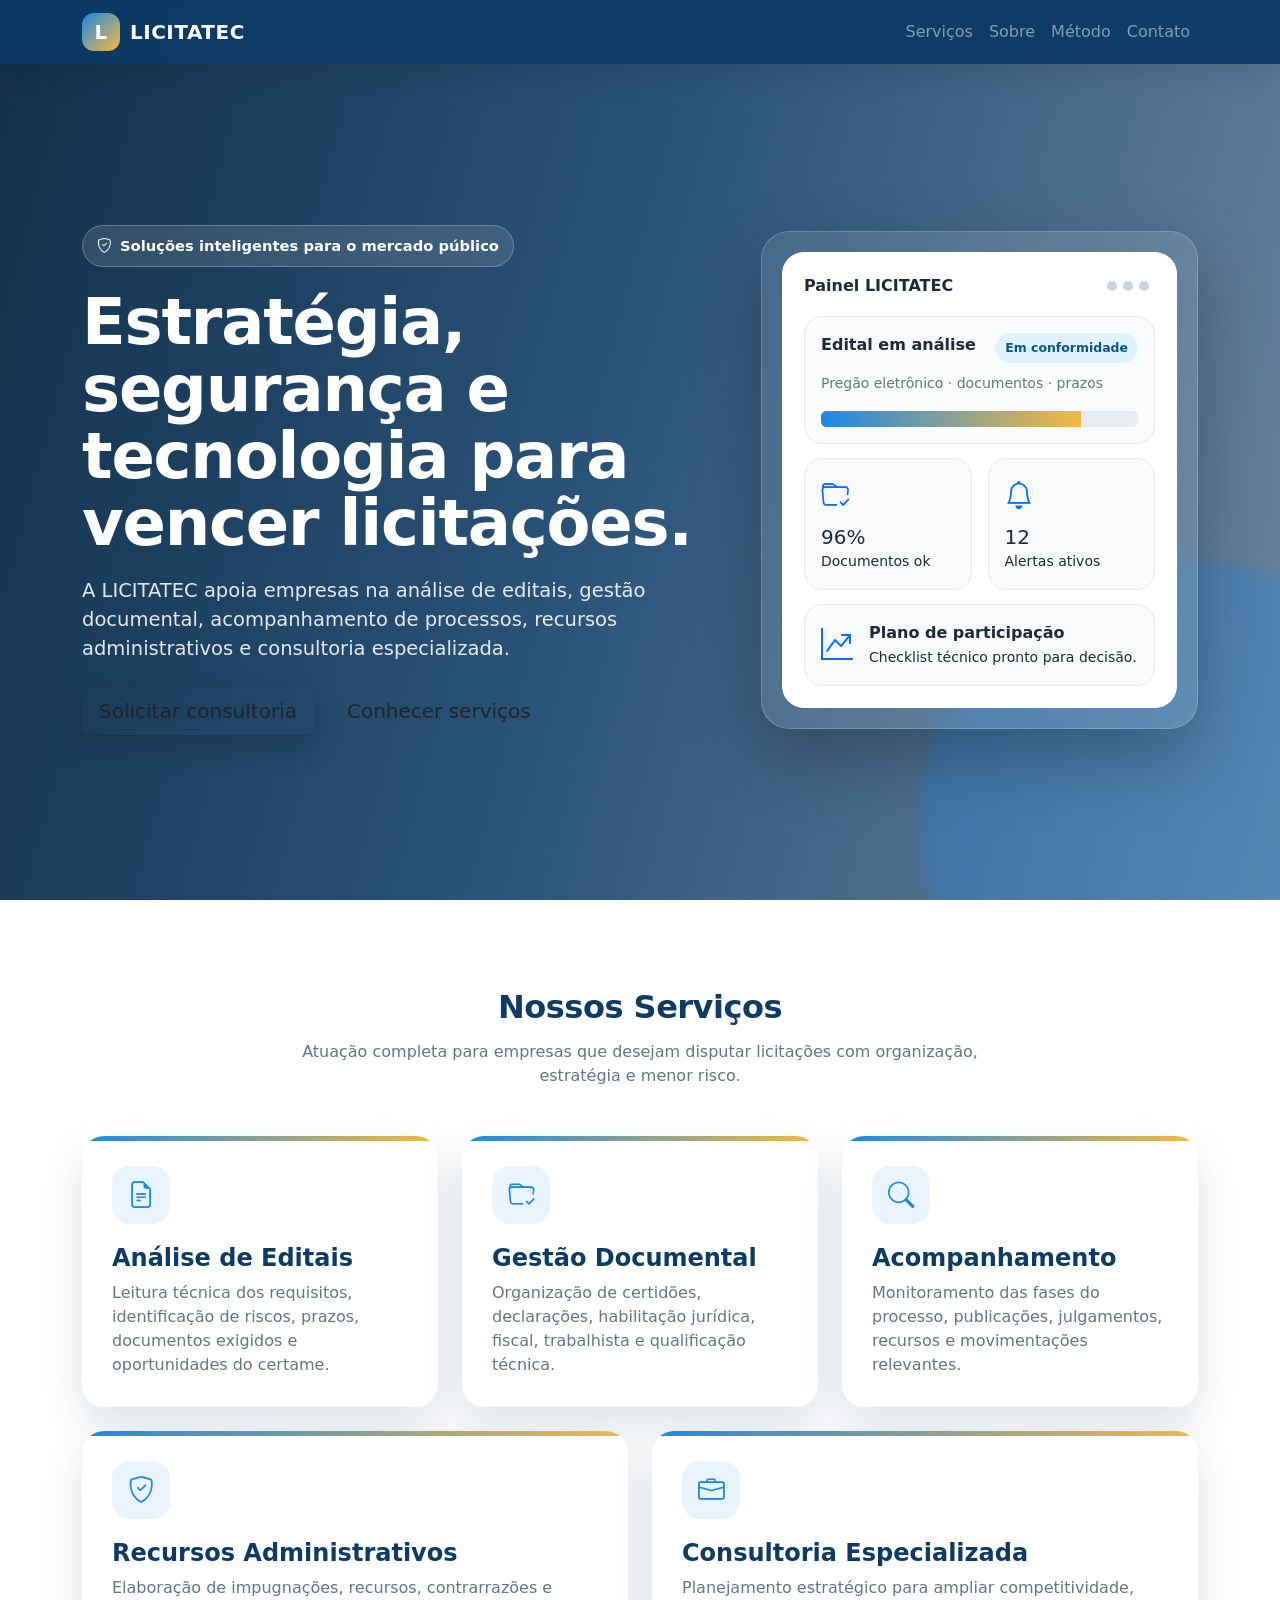
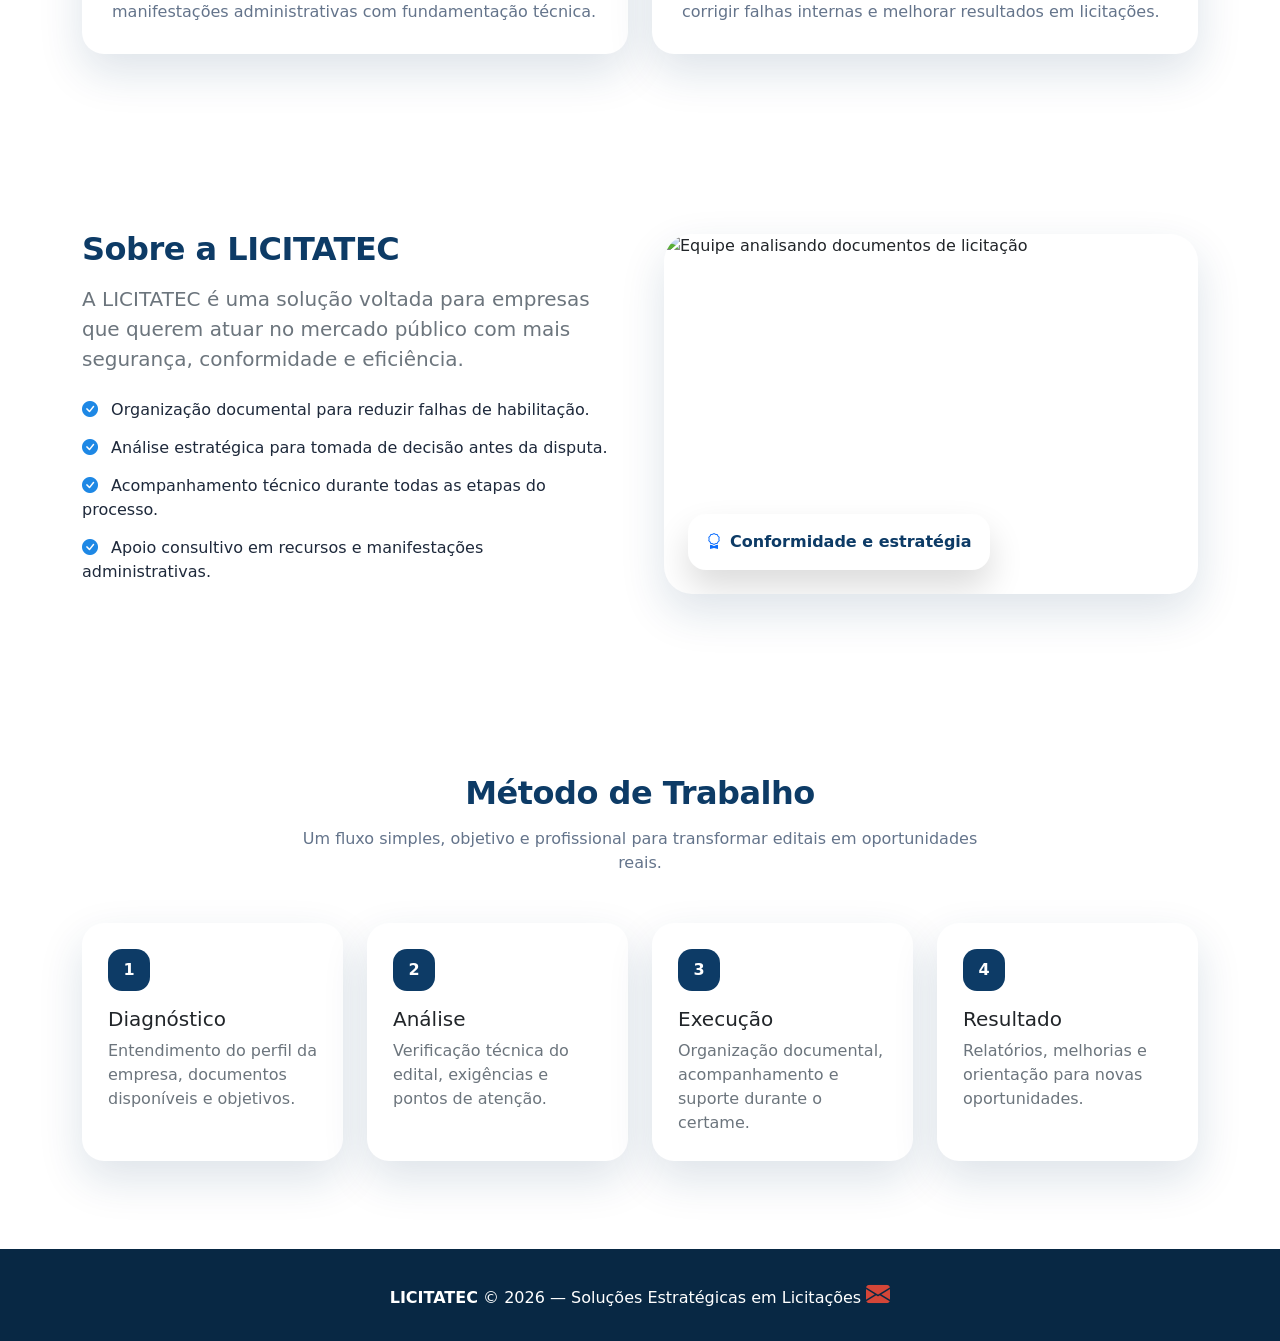
==== index.html @ 5ff76749 "Adicionar ficheiro Adicionar ficheiro" ====
<!DOCTYPE html>
<html lang="pt-BR">
<head>
  <meta charset="UTF-8" />
  <meta name="viewport" content="width=device-width, initial-scale=1" />
  <title>LICITATEC | Soluções Estratégicas em Licitações</title>
  <meta name="description" content="LICITATEC - Análise de editais, gestão documental, acompanhamento de processos, recursos administrativos e consultoria especializada." />
   <link rel="stylesheet" href="style.css">
  <link href="https://cdn.jsdelivr.net/npm/bootstrap@5.3.3/dist/css/bootstrap.min.css" rel="stylesheet" />
  <link href="https://cdn.jsdelivr.net/npm/bootstrap-icons@1.11.3/font/bootstrap-icons.css" rel="stylesheet" />
  <link rel="preconnect" href="https://images.unsplash.com" />

  
</head>
<body>

<nav class="navbar navbar-expand-lg navbar-dark fixed-top">
  <div class="container">
    <a class="navbar-brand fw-bold d-flex align-items-center" href="#top"><span class="brand-mark">L</span>LICITATEC</a>
    <button class="navbar-toggler" type="button" data-bs-toggle="collapse" data-bs-target="#nav"><span class="navbar-toggler-icon"></span></button>
    <div class="collapse navbar-collapse" id="nav">
      <ul class="navbar-nav ms-auto align-items-lg-center">
        <li class="nav-item"><a class="nav-link" href="#servicos">Serviços</a></li>
        <li class="nav-item"><a class="nav-link" href="#sobre">Sobre</a></li>
        <li class="nav-item"><a class="nav-link" href="#processo">Método</a></li>        
        <li class="nav-item"><a class="nav-link" href="contato.html">Contato</a></li>
      </ul>
    </div>
  </div>
</nav>

<header id="top" class="hero">
  <div class="container position-relative" style="z-index:2">
    <div class="row align-items-center g-5">
      <div class="col-lg-7">
        <div class="eyebrow"><i class="bi bi-shield-check"></i> Soluções inteligentes para o mercado público</div>
        <h1 class="display-3">Estratégia, segurança e tecnologia para vencer licitações.</h1>
        <p class="lead">A LICITATEC apoia empresas na análise de editais, gestão documental, acompanhamento de processos, recursos administrativos e consultoria especializada.</p>
        <div class="mt-4 d-flex flex-wrap gap-3 justify-content-lg-start justify-content-center">
          <a href="contato.html" class="btn btn-main btn-lg">Solicitar consultoria</a>
          <a href="#servicos" class="btn btn-outline-main btn-lg">Conhecer serviços</a>
        </div>
      </div>
      <div class="col-lg-5">
        <div class="hero-panel">
          <div class="dashboard">
            <div class="dash-top">
              <strong>Painel LICITATEC</strong>
              <span><span class="dot"></span><span class="dot"></span><span class="dot"></span></span>
            </div>
            <div class="dash-card">
              <div class="d-flex justify-content-between mb-2"><strong>Edital em análise</strong><span class="status-pill">Em conformidade</span></div>
              <small class="text-secondary">Pregão eletrônico · documentos · prazos</small>
              <div class="progress mt-3"><div class="progress-bar" style="width:82%"></div></div>
            </div>
            <div class="row g-3">
              <div class="col-6"><div class="dash-card"><i class="bi bi-folder-check text-primary fs-3"></i><h5 class="mt-2 mb-0">96%</h5><small>Documentos ok</small></div></div>
              <div class="col-6"><div class="dash-card"><i class="bi bi-bell text-primary fs-3"></i><h5 class="mt-2 mb-0">12</h5><small>Alertas ativos</small></div></div>
            </div>
            <div class="dash-card mb-0">
              <div class="d-flex align-items-center gap-3"><i class="bi bi-graph-up-arrow fs-2 text-primary"></i><div><strong>Plano de participação</strong><br><small>Checklist técnico pronto para decisão.</small></div></div>
            </div>
          </div>
        </div>
      </div>
    </div>
  </div>
</header>

<section id="servicos">
  <div class="container">
    <div class="text-center mb-5">
      <h2 class="section-title">Nossos Serviços</h2>
      <p class="section-subtitle">Atuação completa para empresas que desejam disputar licitações com organização, estratégia e menor risco.</p>
    </div>
    <div class="row g-4">
      <div class="col-md-6 col-lg-4"><div class="service-card"><div class="icon-box"><i class="bi bi-file-earmark-text"></i></div><h4>Análise de Editais</h4><p>Leitura técnica dos requisitos, identificação de riscos, prazos, documentos exigidos e oportunidades do certame.</p></div></div>
      <div class="col-md-6 col-lg-4"><div class="service-card"><div class="icon-box"><i class="bi bi-folder-check"></i></div><h4>Gestão Documental</h4><p>Organização de certidões, declarações, habilitação jurídica, fiscal, trabalhista e qualificação técnica.</p></div></div>
      <div class="col-md-6 col-lg-4"><div class="service-card"><div class="icon-box"><i class="bi bi-search"></i></div><h4>Acompanhamento</h4><p>Monitoramento das fases do processo, publicações, julgamentos, recursos e movimentações relevantes.</p></div></div>
      <div class="col-md-6 col-lg-6"><div class="service-card"><div class="icon-box"><i class="bi bi-shield-check"></i></div><h4>Recursos Administrativos</h4><p>Elaboração de impugnações, recursos, contrarrazões e manifestações administrativas com fundamentação técnica.</p></div></div>
      <div class="col-md-12 col-lg-6"><div class="service-card"><div class="icon-box"><i class="bi bi-briefcase"></i></div><h4>Consultoria Especializada</h4><p>Planejamento estratégico para ampliar competitividade, corrigir falhas internas e melhorar resultados em licitações.</p></div></div>
    </div>
  </div>
</section>

<section id="sobre" class="about">
  <div class="container">
    <div class="row align-items-center g-5">
      <div class="col-lg-6">
        <h2 class="section-title">Sobre a LICITATEC</h2>
        <p class="mt-3 text-secondary fs-5">A LICITATEC é uma solução voltada para empresas que querem atuar no mercado público com mais segurança, conformidade e eficiência.</p>
        <ul class="check-list">
          <li><i class="bi bi-check-circle-fill"></i> Organização documental para reduzir falhas de habilitação.</li>
          <li><i class="bi bi-check-circle-fill"></i> Análise estratégica para tomada de decisão antes da disputa.</li>
          <li><i class="bi bi-check-circle-fill"></i> Acompanhamento técnico durante todas as etapas do processo.</li>
          <li><i class="bi bi-check-circle-fill"></i> Apoio consultivo em recursos e manifestações administrativas.</li>
        </ul>
      </div>
      <div class="col-lg-6">
        <div class="image-card">
          <img src="https://images.unsplash.com/photo-1554224155-6726b3ff858f?auto=format&fit=crop&w=1000&q=85" alt="Equipe analisando documentos de licitação" />
          <div class="floating-badge"><i class="bi bi-award text-primary me-2"></i>Conformidade e estratégia</div>
        </div>
      </div>
    </div>
  </div>
</section>

<section id="processo">
  <div class="container">
    <div class="text-center mb-5">
      <h2 class="section-title">Método de Trabalho</h2>
      <p class="section-subtitle">Um fluxo simples, objetivo e profissional para transformar editais em oportunidades reais.</p>
    </div>
    <div class="row g-4">
      <div class="col-md-3"><div class="process-card"><div class="step-number">1</div><h5>Diagnóstico</h5><p class="text-secondary mb-0">Entendimento do perfil da empresa, documentos disponíveis e objetivos.</p></div></div>
      <div class="col-md-3"><div class="process-card"><div class="step-number">2</div><h5>Análise</h5><p class="text-secondary mb-0">Verificação técnica do edital, exigências e pontos de atenção.</p></div></div>
      <div class="col-md-3"><div class="process-card"><div class="step-number">3</div><h5>Execução</h5><p class="text-secondary mb-0">Organização documental, acompanhamento e suporte durante o certame.</p></div></div>
      <div class="col-md-3"><div class="process-card"><div class="step-number">4</div><h5>Resultado</h5><p class="text-secondary mb-0">Relatórios, melhorias e orientação para novas oportunidades.</p></div></div>
    </div>
  </div>
</section>





<footer class="footer text-center">
  <div class="container">
    <strong>LICITATEC</strong> © 2026 — Soluções Estratégicas em Licitações
    
<a class="email" href="licitatec4@gmail.com" aria-label="Enviar e-mail">
  <i class="bi bi-envelope-fill"></i>
</a>

<script src="https://cdn.jsdelivr.net/npm/bootstrap@5.3.3/dist/js/bootstrap.bundle.min.js"></script>
<script src="script.js"></script>
</body>
</html>
---- style.css ----
:root{
      --primary:#0D3B66;
      --primary-dark:#082844;
      --secondary:#1E88E5;
      --accent:#F4B942;
      --light:#F8FAFC;
      --text:#1E293B;
      --muted:#64748B;
      --white:#FFFFFF;
      --shadow:0 18px 45px rgba(13,59,102,.14);
      --radius:22px;
    }

    *{box-sizing:border-box}
    html{scroll-behavior:smooth}
    body{
      font-family:Segoe UI,Roboto,Arial,sans-serif;
      background:var(--light);
      color:var(--text);
      overflow-x:hidden;
    }

    .navbar{
      background:rgba(13,59,102,.97);
      backdrop-filter:blur(12px);
      box-shadow:0 10px 30px rgba(0,0,0,.10);
    }
    .navbar-brand{letter-spacing:.5px}
    .brand-mark{
      width:38px;height:38px;border-radius:12px;
      display:inline-flex;align-items:center;justify-content:center;
      background:linear-gradient(135deg,var(--secondary),var(--accent));
      color:#fff;margin-right:10px;font-weight:800;
    }
    .nav-link{font-weight:500;opacity:.9}
    .nav-link:hover{opacity:1;color:#fff}

    .hero{
      min-height:100vh;
      display:flex;
      align-items:center;
      color:#fff;
      padding:150px 0 90px;
      background:
        linear-gradient(105deg,rgba(8,40,68,.96) 0%,rgba(13,59,102,.88) 47%,rgba(13,59,102,.62) 100%),
        url('https://images.unsplash.com/photo-1454165804606-c3d57bc86b40?auto=format&fit=crop&w=1800&q=85');
      background-size:cover;
      background-position:center;
      position:relative;
      overflow:hidden;
    }
    .hero:after{
      content:"";
      position:absolute;
      right:-160px;bottom:-180px;
      width:520px;height:520px;border-radius:50%;
      background:rgba(30,136,229,.25);
      filter:blur(5px);
    }
    .eyebrow{
      display:inline-flex;gap:8px;align-items:center;
      padding:9px 14px;border-radius:999px;
      background:rgba(255,255,255,.12);
      border:1px solid rgba(255,255,255,.24);
      font-size:.92rem;font-weight:600;margin-bottom:22px;
    }
    .hero h1{font-weight:800;letter-spacing:-1.2px;line-height:1.05}
    .hero .lead{max-width:720px;color:rgba(255,255,255,.88);font-size:1.22rem;margin-top:18px}
    .btn-main{
      background:#fff;color:var(--primary);border:none;font-weight:700;
      border-radius:14px;padding:14px 23px;box-shadow:0 12px 30px rgba(0,0,0,.18)
    }
    .btn-main:hover{background:#F1F5F9;color:var(--primary);transform:translateY(-2px)}
    .btn-outline-main{
      color:#fff;border:1px solid rgba(255,255,255,.55);font-weight:700;
      border-radius:14px;padding:14px 23px;background:rgba(255,255,255,.06)
    }
    .btn-outline-main:hover{background:#fff;color:var(--primary)}

    .hero-panel{
      position:relative;z-index:2;
      border-radius:28px;
      padding:20px;
      background:rgba(255,255,255,.10);
      border:1px solid rgba(255,255,255,.20);
      box-shadow:0 28px 70px rgba(0,0,0,.26);
      backdrop-filter:blur(14px);
    }
    .dashboard{
      background:#fff;color:var(--text);border-radius:22px;padding:22px;
    }
    .dash-top{display:flex;align-items:center;justify-content:space-between;margin-bottom:18px}
    .dot{width:10px;height:10px;border-radius:50%;display:inline-block;background:#CBD5E1;margin-right:6px}
    .dash-card{border:1px solid #E2E8F0;border-radius:18px;padding:16px;background:#F8FAFC;margin-bottom:14px}
    .progress{height:9px;border-radius:999px;background:#E2E8F0}
    .progress-bar{background:linear-gradient(90deg,var(--secondary),var(--accent))}
    .status-pill{font-size:.78rem;padding:6px 10px;border-radius:999px;background:#E0F2FE;color:#075985;font-weight:700}

    section{padding:88px 0}
    .section-title{color:var(--primary);font-weight:800;letter-spacing:-.5px}
    .section-subtitle{color:var(--muted);max-width:720px;margin:14px auto 0}

    .service-card{
      height:100%;border:none;border-radius:var(--radius);padding:30px;
      background:#fff;box-shadow:var(--shadow);transition:.28s ease;
      position:relative;overflow:hidden;
    }
    .service-card:before{
      content:"";position:absolute;top:0;left:0;right:0;height:5px;
      background:linear-gradient(90deg,var(--secondary),var(--accent));
    }
    .service-card:hover{transform:translateY(-8px);box-shadow:0 26px 55px rgba(13,59,102,.18)}
    .icon-box{
      width:58px;height:58px;border-radius:18px;
      display:flex;align-items:center;justify-content:center;
      background:#EAF4FF;color:var(--secondary);font-size:1.65rem;margin-bottom:20px;
    }
    .service-card h4{font-weight:750;color:var(--primary)}
    .service-card p{color:var(--muted);margin-bottom:0}

    .about{
      background:#fff;
    }
    .image-card{
      border-radius:28px;overflow:hidden;box-shadow:var(--shadow);position:relative;
    }
    .image-card img{width:100%;min-height:360px;object-fit:cover;display:block}
    .floating-badge{
      position:absolute;left:24px;bottom:24px;background:#fff;border-radius:18px;padding:16px 18px;
      box-shadow:0 18px 35px rgba(0,0,0,.14);font-weight:700;color:var(--primary)
    }
    .check-list{list-style:none;padding:0;margin:24px 0 0}
    .check-list li{margin-bottom:14px;color:var(--text)}
    .check-list i{color:var(--secondary);margin-right:8px}

    .stats-wrap{
      background:linear-gradient(135deg,var(--primary),var(--primary-dark));
      color:#fff;border-radius:32px;padding:48px 30px;box-shadow:var(--shadow)
    }
    .counter{font-size:2.55rem;font-weight:850;color:#fff;line-height:1}
    .stat-label{color:rgba(255,255,255,.78);margin-top:8px}

    .process-card{background:#fff;border-radius:22px;padding:26px;height:100%;box-shadow:var(--shadow)}
    .step-number{width:42px;height:42px;border-radius:14px;background:var(--primary);color:#fff;display:flex;align-items:center;justify-content:center;font-weight:800;margin-bottom:16px}

    .contact{background:#fff}
    .contact-card{border:0;border-radius:28px;box-shadow:var(--shadow);overflow:hidden}
    .contact-info{background:linear-gradient(160deg,var(--primary),var(--primary-dark));color:#fff;padding:38px;height:100%}
    .contact-info a{color:#fff;text-decoration:none}
    .form-control{border-radius:14px;padding:13px 15px;border:1px solid #DCE6F2}
    .form-control:focus{box-shadow:0 0 0 .25rem rgba(30,136,229,.14);border-color:var(--secondary)}
    .btn-send{background:var(--primary);color:#fff;border-radius:14px;padding:13px 20px;font-weight:750;border:0}
    .btn-send:hover{background:var(--primary-dark);color:#fff}

    .footer{background:var(--primary-dark);color:#fff;padding:28px 0}
    .email {
  color: #d44638; /* Vermelho padrão do Gmail */
  font-size: 24px; /* Ajuste o tamanho como preferir */
  text-decoration: none;
}

.email:hover {
  color: #b52f22; /* Cor um pouco mais escura ao passar o mouse */
}

    @media(max-width:991px){
      .hero{text-align:center;min-height:auto;padding-top:130px}
      .hero .lead{margin-left:auto;margin-right:auto}
      .hero-panel{margin-top:38px}
      section{padding:68px 0}
    }
    @media(max-width:576px){
      .hero h1{font-size:2.45rem}
      .btn-main,.btn-outline-main{width:100%;margin-bottom:10px}
      .hero-panel{display:none}
    }
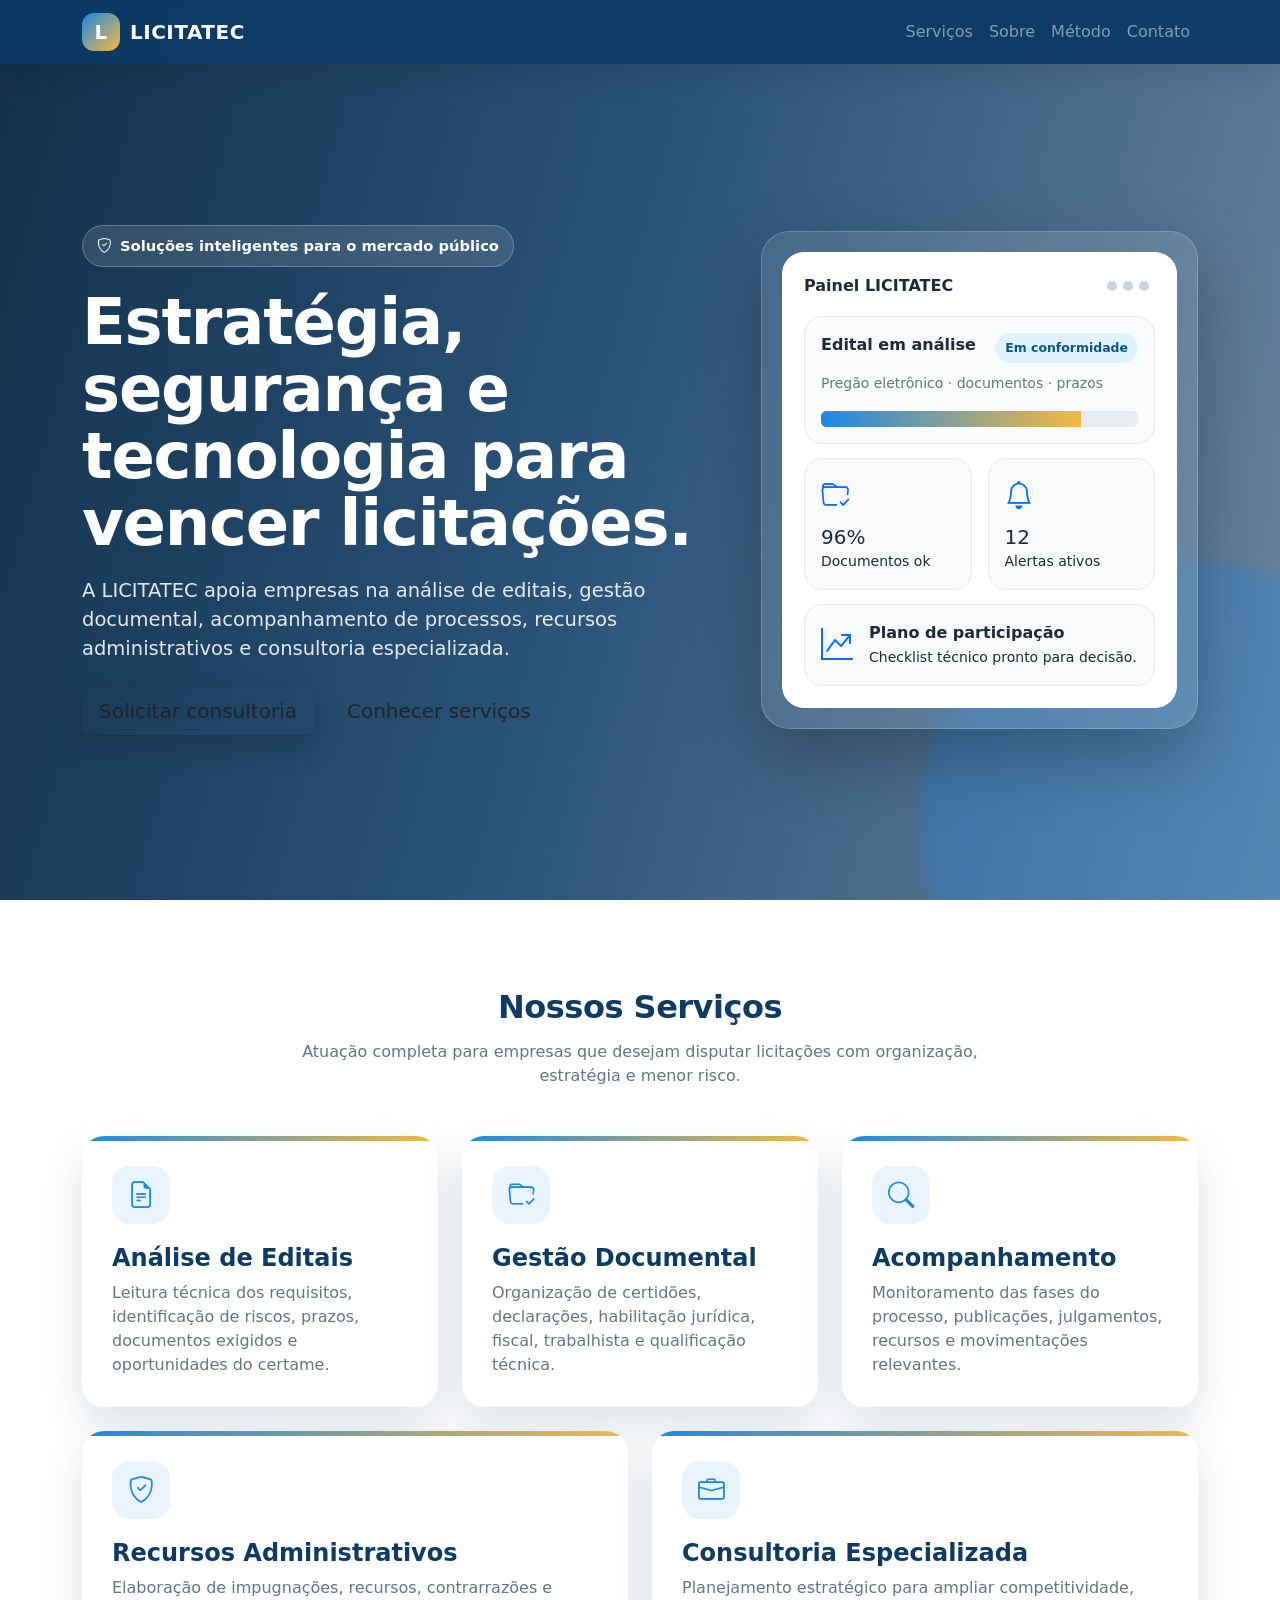
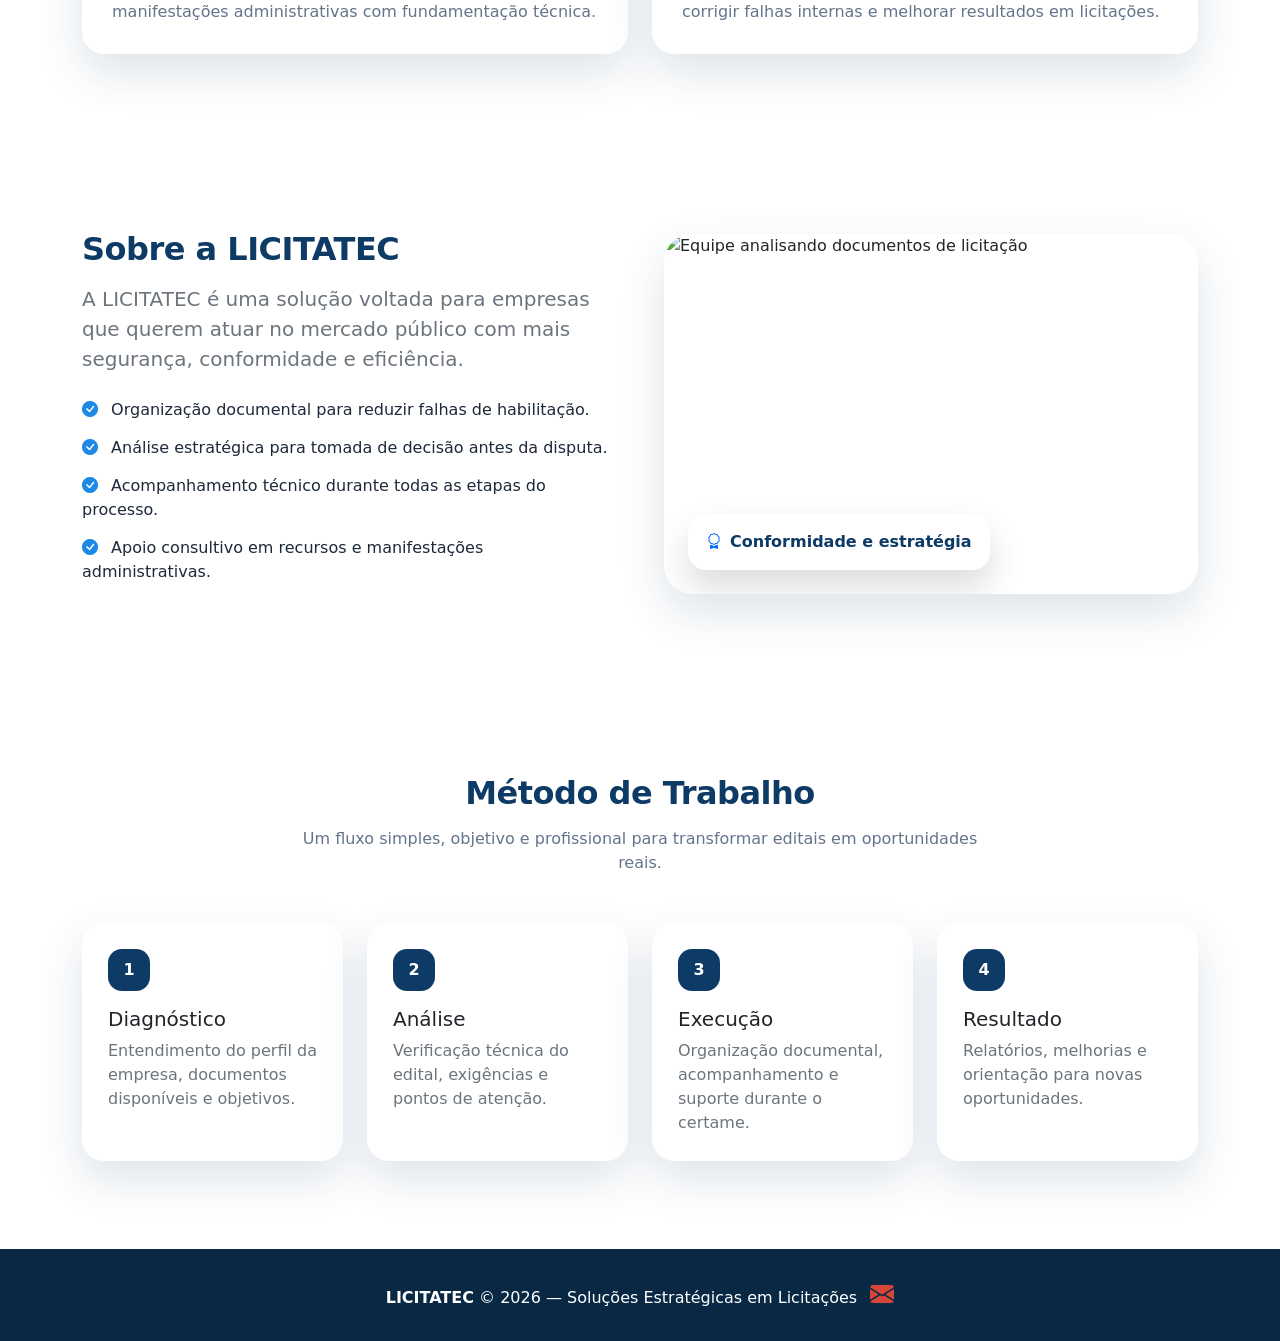
==== commit fc5775d0: "Adicionar o ficheiro Adicionar" ====
--- a/index.html
+++ b/index.html
@@ -5,24 +5,35 @@
   <meta name="viewport" content="width=device-width, initial-scale=1" />
   <title>LICITATEC | Soluções Estratégicas em Licitações</title>
   <meta name="description" content="LICITATEC - Análise de editais, gestão documental, acompanhamento de processos, recursos administrativos e consultoria especializada." />
+  <meta name="theme-color" content="#0D3B66" />
+  <meta property="og:type" content="website" />
+  <meta property="og:title" content="LICITATEC | Soluções Estratégicas em Licitações" />
+  <meta property="og:description" content="Estratégia, segurança e tecnologia para apoiar empresas no mercado público." />
+  <meta property="og:site_name" content="LICITATEC" />
+  <meta property="og:image" content="https://images.unsplash.com/photo-1454165804606-c3d57bc86b40?auto=format&amp;fit=crop&amp;w=1200&amp;h=630&amp;q=85" />
+  <meta name="twitter:card" content="summary_large_image" />
+  <meta name="twitter:title" content="LICITATEC | Soluções Estratégicas em Licitações" />
+  <meta name="twitter:description" content="Estratégia, segurança e tecnologia para apoiar empresas no mercado público." />
+  <meta name="twitter:image" content="https://images.unsplash.com/photo-1454165804606-c3d57bc86b40?auto=format&amp;fit=crop&amp;w=1200&amp;h=630&amp;q=85" />
+   <link rel="icon" type="image/svg+xml" href="favicon.svg">
    <link rel="stylesheet" href="style.css">
   <link href="https://cdn.jsdelivr.net/npm/bootstrap@5.3.3/dist/css/bootstrap.min.css" rel="stylesheet" />
   <link href="https://cdn.jsdelivr.net/npm/bootstrap-icons@1.11.3/font/bootstrap-icons.css" rel="stylesheet" />
   <link rel="preconnect" href="https://images.unsplash.com" />
 
-  
+
 </head>
 <body>
 
-<nav class="navbar navbar-expand-lg navbar-dark fixed-top">
+<nav class="navbar navbar-expand-lg navbar-dark fixed-top" aria-label="Navegação principal">
   <div class="container">
     <a class="navbar-brand fw-bold d-flex align-items-center" href="#top"><span class="brand-mark">L</span>LICITATEC</a>
-    <button class="navbar-toggler" type="button" data-bs-toggle="collapse" data-bs-target="#nav"><span class="navbar-toggler-icon"></span></button>
+    <button class="navbar-toggler" type="button" data-bs-toggle="collapse" data-bs-target="#nav" aria-controls="nav" aria-expanded="false" aria-label="Abrir menu de navegação"><span class="navbar-toggler-icon"></span></button>
     <div class="collapse navbar-collapse" id="nav">
       <ul class="navbar-nav ms-auto align-items-lg-center">
         <li class="nav-item"><a class="nav-link" href="#servicos">Serviços</a></li>
         <li class="nav-item"><a class="nav-link" href="#sobre">Sobre</a></li>
-        <li class="nav-item"><a class="nav-link" href="#processo">Método</a></li>        
+        <li class="nav-item"><a class="nav-link" href="#processo">Método</a></li>
         <li class="nav-item"><a class="nav-link" href="contato.html">Contato</a></li>
       </ul>
     </div>
@@ -128,11 +139,11 @@
 <footer class="footer text-center">
   <div class="container">
     <strong>LICITATEC</strong> © 2026 — Soluções Estratégicas em Licitações
-    
-<a class="email" href="licitatec4@gmail.com" aria-label="Enviar e-mail">
-  <i class="bi bi-envelope-fill"></i>
-</a>
-
+    <a class="email ms-2" href="mailto:licitatec1000@gmail.com" aria-label="Enviar e-mail para a LICITATEC">
+      <i class="bi bi-envelope-fill" aria-hidden="true"></i>
+    </a>
+  </div>
+</footer>
 <script src="https://cdn.jsdelivr.net/npm/bootstrap@5.3.3/dist/js/bootstrap.bundle.min.js"></script>
 <script src="script.js"></script>
 </body>
--- a/style.css
+++ b/style.css
@@ -1,178 +1,187 @@
-
-    :root{
-      --primary:#0D3B66;
-      --primary-dark:#082844;
-      --secondary:#1E88E5;
-      --accent:#F4B942;
-      --light:#F8FAFC;
-      --text:#1E293B;
-      --muted:#64748B;
-      --white:#FFFFFF;
-      --shadow:0 18px 45px rgba(13,59,102,.14);
-      --radius:22px;
-    }
-
-    *{box-sizing:border-box}
-    html{scroll-behavior:smooth}
-    body{
-      font-family:Segoe UI,Roboto,Arial,sans-serif;
-      background:var(--light);
-      color:var(--text);
-      overflow-x:hidden;
-    }
-
-    .navbar{
-      background:rgba(13,59,102,.97);
-      backdrop-filter:blur(12px);
-      box-shadow:0 10px 30px rgba(0,0,0,.10);
-    }
-    .navbar-brand{letter-spacing:.5px}
-    .brand-mark{
-      width:38px;height:38px;border-radius:12px;
-      display:inline-flex;align-items:center;justify-content:center;
-      background:linear-gradient(135deg,var(--secondary),var(--accent));
-      color:#fff;margin-right:10px;font-weight:800;
-    }
-    .nav-link{font-weight:500;opacity:.9}
-    .nav-link:hover{opacity:1;color:#fff}
-
-    .hero{
-      min-height:100vh;
-      display:flex;
-      align-items:center;
-      color:#fff;
-      padding:150px 0 90px;
-      background:
-        linear-gradient(105deg,rgba(8,40,68,.96) 0%,rgba(13,59,102,.88) 47%,rgba(13,59,102,.62) 100%),
-        url('https://images.unsplash.com/photo-1454165804606-c3d57bc86b40?auto=format&fit=crop&w=1800&q=85');
-      background-size:cover;
-      background-position:center;
-      position:relative;
-      overflow:hidden;
-    }
-    .hero:after{
-      content:"";
-      position:absolute;
-      right:-160px;bottom:-180px;
-      width:520px;height:520px;border-radius:50%;
-      background:rgba(30,136,229,.25);
-      filter:blur(5px);
-    }
-    .eyebrow{
-      display:inline-flex;gap:8px;align-items:center;
-      padding:9px 14px;border-radius:999px;
-      background:rgba(255,255,255,.12);
-      border:1px solid rgba(255,255,255,.24);
-      font-size:.92rem;font-weight:600;margin-bottom:22px;
-    }
-    .hero h1{font-weight:800;letter-spacing:-1.2px;line-height:1.05}
-    .hero .lead{max-width:720px;color:rgba(255,255,255,.88);font-size:1.22rem;margin-top:18px}
-    .btn-main{
-      background:#fff;color:var(--primary);border:none;font-weight:700;
-      border-radius:14px;padding:14px 23px;box-shadow:0 12px 30px rgba(0,0,0,.18)
-    }
-    .btn-main:hover{background:#F1F5F9;color:var(--primary);transform:translateY(-2px)}
-    .btn-outline-main{
-      color:#fff;border:1px solid rgba(255,255,255,.55);font-weight:700;
-      border-radius:14px;padding:14px 23px;background:rgba(255,255,255,.06)
-    }
-    .btn-outline-main:hover{background:#fff;color:var(--primary)}
-
-    .hero-panel{
-      position:relative;z-index:2;
-      border-radius:28px;
-      padding:20px;
-      background:rgba(255,255,255,.10);
-      border:1px solid rgba(255,255,255,.20);
-      box-shadow:0 28px 70px rgba(0,0,0,.26);
-      backdrop-filter:blur(14px);
-    }
-    .dashboard{
-      background:#fff;color:var(--text);border-radius:22px;padding:22px;
-    }
-    .dash-top{display:flex;align-items:center;justify-content:space-between;margin-bottom:18px}
-    .dot{width:10px;height:10px;border-radius:50%;display:inline-block;background:#CBD5E1;margin-right:6px}
-    .dash-card{border:1px solid #E2E8F0;border-radius:18px;padding:16px;background:#F8FAFC;margin-bottom:14px}
-    .progress{height:9px;border-radius:999px;background:#E2E8F0}
-    .progress-bar{background:linear-gradient(90deg,var(--secondary),var(--accent))}
-    .status-pill{font-size:.78rem;padding:6px 10px;border-radius:999px;background:#E0F2FE;color:#075985;font-weight:700}
-
-    section{padding:88px 0}
-    .section-title{color:var(--primary);font-weight:800;letter-spacing:-.5px}
-    .section-subtitle{color:var(--muted);max-width:720px;margin:14px auto 0}
-
-    .service-card{
-      height:100%;border:none;border-radius:var(--radius);padding:30px;
-      background:#fff;box-shadow:var(--shadow);transition:.28s ease;
-      position:relative;overflow:hidden;
-    }
-    .service-card:before{
-      content:"";position:absolute;top:0;left:0;right:0;height:5px;
-      background:linear-gradient(90deg,var(--secondary),var(--accent));
-    }
-    .service-card:hover{transform:translateY(-8px);box-shadow:0 26px 55px rgba(13,59,102,.18)}
-    .icon-box{
-      width:58px;height:58px;border-radius:18px;
-      display:flex;align-items:center;justify-content:center;
-      background:#EAF4FF;color:var(--secondary);font-size:1.65rem;margin-bottom:20px;
-    }
-    .service-card h4{font-weight:750;color:var(--primary)}
-    .service-card p{color:var(--muted);margin-bottom:0}
-
-    .about{
-      background:#fff;
-    }
-    .image-card{
-      border-radius:28px;overflow:hidden;box-shadow:var(--shadow);position:relative;
-    }
-    .image-card img{width:100%;min-height:360px;object-fit:cover;display:block}
-    .floating-badge{
-      position:absolute;left:24px;bottom:24px;background:#fff;border-radius:18px;padding:16px 18px;
-      box-shadow:0 18px 35px rgba(0,0,0,.14);font-weight:700;color:var(--primary)
-    }
-    .check-list{list-style:none;padding:0;margin:24px 0 0}
-    .check-list li{margin-bottom:14px;color:var(--text)}
-    .check-list i{color:var(--secondary);margin-right:8px}
-
-    .stats-wrap{
-      background:linear-gradient(135deg,var(--primary),var(--primary-dark));
-      color:#fff;border-radius:32px;padding:48px 30px;box-shadow:var(--shadow)
-    }
-    .counter{font-size:2.55rem;font-weight:850;color:#fff;line-height:1}
-    .stat-label{color:rgba(255,255,255,.78);margin-top:8px}
-
-    .process-card{background:#fff;border-radius:22px;padding:26px;height:100%;box-shadow:var(--shadow)}
-    .step-number{width:42px;height:42px;border-radius:14px;background:var(--primary);color:#fff;display:flex;align-items:center;justify-content:center;font-weight:800;margin-bottom:16px}
-
-    .contact{background:#fff}
-    .contact-card{border:0;border-radius:28px;box-shadow:var(--shadow);overflow:hidden}
-    .contact-info{background:linear-gradient(160deg,var(--primary),var(--primary-dark));color:#fff;padding:38px;height:100%}
-    .contact-info a{color:#fff;text-decoration:none}
-    .form-control{border-radius:14px;padding:13px 15px;border:1px solid #DCE6F2}
-    .form-control:focus{box-shadow:0 0 0 .25rem rgba(30,136,229,.14);border-color:var(--secondary)}
-    .btn-send{background:var(--primary);color:#fff;border-radius:14px;padding:13px 20px;font-weight:750;border:0}
-    .btn-send:hover{background:var(--primary-dark);color:#fff}
-
-    .footer{background:var(--primary-dark);color:#fff;padding:28px 0}
-    .email {
-  color: #d44638; /* Vermelho padrão do Gmail */
-  font-size: 24px; /* Ajuste o tamanho como preferir */
-  text-decoration: none;
-}
-
-.email:hover {
-  color: #b52f22; /* Cor um pouco mais escura ao passar o mouse */
-}
-
-    @media(max-width:991px){
-      .hero{text-align:center;min-height:auto;padding-top:130px}
-      .hero .lead{margin-left:auto;margin-right:auto}
-      .hero-panel{margin-top:38px}
-      section{padding:68px 0}
-    }
-    @media(max-width:576px){
-      .hero h1{font-size:2.45rem}
-      .btn-main,.btn-outline-main{width:100%;margin-bottom:10px}
-      .hero-panel{display:none}
-    }
-  +
+    :root{
+      --primary:#0D3B66;
+      --primary-dark:#082844;
+      --secondary:#1E88E5;
+      --accent:#F4B942;
+      --light:#F8FAFC;
+      --text:#1E293B;
+      --muted:#64748B;
+      --white:#FFFFFF;
+      --shadow:0 18px 45px rgba(13,59,102,.14);
+      --radius:22px;
+    }
+
+    *{box-sizing:border-box}
+    html{scroll-behavior:smooth}
+    body{
+      font-family:Segoe UI,Roboto,Arial,sans-serif;
+      background:var(--light);
+      color:var(--text);
+      overflow-x:hidden;
+    }
+
+    .navbar{
+      background:rgba(13,59,102,.97);
+      backdrop-filter:blur(12px);
+      box-shadow:0 10px 30px rgba(0,0,0,.10);
+    }
+    .navbar-brand{letter-spacing:.5px}
+    .brand-mark{
+      width:38px;height:38px;border-radius:12px;
+      display:inline-flex;align-items:center;justify-content:center;
+      background:linear-gradient(135deg,var(--secondary),var(--accent));
+      color:#fff;margin-right:10px;font-weight:800;
+    }
+    .nav-link{font-weight:500;opacity:.9}
+    .nav-link:hover{opacity:1;color:#fff}
+
+    .hero{
+      min-height:100vh;
+      display:flex;
+      align-items:center;
+      color:#fff;
+      padding:150px 0 90px;
+      background:
+        linear-gradient(105deg,rgba(8,40,68,.96) 0%,rgba(13,59,102,.88) 47%,rgba(13,59,102,.62) 100%),
+        url('https://images.unsplash.com/photo-1454165804606-c3d57bc86b40?auto=format&fit=crop&w=1800&q=85');
+      background-size:cover;
+      background-position:center;
+      position:relative;
+      overflow:hidden;
+    }
+    .hero:after{
+      content:"";
+      position:absolute;
+      right:-160px;bottom:-180px;
+      width:520px;height:520px;border-radius:50%;
+      background:rgba(30,136,229,.25);
+      filter:blur(5px);
+    }
+    .eyebrow{
+      display:inline-flex;gap:8px;align-items:center;
+      padding:9px 14px;border-radius:999px;
+      background:rgba(255,255,255,.12);
+      border:1px solid rgba(255,255,255,.24);
+      font-size:.92rem;font-weight:600;margin-bottom:22px;
+    }
+    .hero h1{font-weight:800;letter-spacing:-1.2px;line-height:1.05}
+    .hero .lead{max-width:720px;color:rgba(255,255,255,.88);font-size:1.22rem;margin-top:18px}
+    .btn-main{
+      background:#fff;color:var(--primary);border:none;font-weight:700;
+      border-radius:14px;padding:14px 23px;box-shadow:0 12px 30px rgba(0,0,0,.18)
+    }
+    .btn-main:hover{background:#F1F5F9;color:var(--primary);transform:translateY(-2px)}
+    .btn-outline-main{
+      color:#fff;border:1px solid rgba(255,255,255,.55);font-weight:700;
+      border-radius:14px;padding:14px 23px;background:rgba(255,255,255,.06)
+    }
+    .btn-outline-main:hover{background:#fff;color:var(--primary)}
+
+    .hero-panel{
+      position:relative;z-index:2;
+      border-radius:28px;
+      padding:20px;
+      background:rgba(255,255,255,.10);
+      border:1px solid rgba(255,255,255,.20);
+      box-shadow:0 28px 70px rgba(0,0,0,.26);
+      backdrop-filter:blur(14px);
+    }
+    .dashboard{
+      background:#fff;color:var(--text);border-radius:22px;padding:22px;
+    }
+    .dash-top{display:flex;align-items:center;justify-content:space-between;margin-bottom:18px}
+    .dot{width:10px;height:10px;border-radius:50%;display:inline-block;background:#CBD5E1;margin-right:6px}
+    .dash-card{border:1px solid #E2E8F0;border-radius:18px;padding:16px;background:#F8FAFC;margin-bottom:14px}
+    .progress{height:9px;border-radius:999px;background:#E2E8F0}
+    .progress-bar{background:linear-gradient(90deg,var(--secondary),var(--accent))}
+    .status-pill{font-size:.78rem;padding:6px 10px;border-radius:999px;background:#E0F2FE;color:#075985;font-weight:700}
+
+    section{padding:88px 0}
+    .section-title{color:var(--primary);font-weight:800;letter-spacing:-.5px}
+    .section-subtitle{color:var(--muted);max-width:720px;margin:14px auto 0}
+
+    .service-card{
+      height:100%;border:none;border-radius:var(--radius);padding:30px;
+      background:#fff;box-shadow:var(--shadow);transition:.28s ease;
+      position:relative;overflow:hidden;
+    }
+    .service-card:before{
+      content:"";position:absolute;top:0;left:0;right:0;height:5px;
+      background:linear-gradient(90deg,var(--secondary),var(--accent));
+    }
+    .service-card:hover{transform:translateY(-8px);box-shadow:0 26px 55px rgba(13,59,102,.18)}
+    .icon-box{
+      width:58px;height:58px;border-radius:18px;
+      display:flex;align-items:center;justify-content:center;
+      background:#EAF4FF;color:var(--secondary);font-size:1.65rem;margin-bottom:20px;
+    }
+    .service-card h4{font-weight:750;color:var(--primary)}
+    .service-card p{color:var(--muted);margin-bottom:0}
+
+    .about{
+      background:#fff;
+    }
+    .image-card{
+      border-radius:28px;overflow:hidden;box-shadow:var(--shadow);position:relative;
+    }
+    .image-card img{width:100%;min-height:360px;object-fit:cover;display:block}
+    .floating-badge{
+      position:absolute;left:24px;bottom:24px;background:#fff;border-radius:18px;padding:16px 18px;
+      box-shadow:0 18px 35px rgba(0,0,0,.14);font-weight:700;color:var(--primary)
+    }
+    .check-list{list-style:none;padding:0;margin:24px 0 0}
+    .check-list li{margin-bottom:14px;color:var(--text)}
+    .check-list i{color:var(--secondary);margin-right:8px}
+
+    .stats-wrap{
+      background:linear-gradient(135deg,var(--primary),var(--primary-dark));
+      color:#fff;border-radius:32px;padding:48px 30px;box-shadow:var(--shadow)
+    }
+    .counter{font-size:2.55rem;font-weight:850;color:#fff;line-height:1}
+    .stat-label{color:rgba(255,255,255,.78);margin-top:8px}
+
+    .process-card{background:#fff;border-radius:22px;padding:26px;height:100%;box-shadow:var(--shadow)}
+    .step-number{width:42px;height:42px;border-radius:14px;background:var(--primary);color:#fff;display:flex;align-items:center;justify-content:center;font-weight:800;margin-bottom:16px}
+
+    .contact{background:#fff}
+    .contact-card{border:0;border-radius:28px;box-shadow:var(--shadow);overflow:hidden}
+    .contact-info{background:linear-gradient(160deg,var(--primary),var(--primary-dark));color:#fff;padding:38px;height:100%}
+    .contact-info a{color:#fff;text-decoration:none}
+    .form-control{border-radius:14px;padding:13px 15px;border:1px solid #DCE6F2}
+    .form-control:focus{box-shadow:0 0 0 .25rem rgba(30,136,229,.14);border-color:var(--secondary)}
+    .btn-send{background:var(--primary);color:#fff;border-radius:14px;padding:13px 20px;font-weight:750;border:0}
+    .btn-send:hover{background:var(--primary-dark);color:#fff}
+
+    .footer{background:var(--primary-dark);color:#fff;padding:28px 0}
+    .email {
+  color: #d44638; /* Vermelho padrão do Gmail */
+  font-size: 24px; /* Ajuste o tamanho como preferir */
+  text-decoration: none;
+}
+
+.email:hover {
+  color: #b52f22; /* Cor um pouco mais escura ao passar o mouse */
+}
+
+    @media(max-width:991px){
+      .hero{text-align:center;min-height:auto;padding-top:130px}
+      .hero .lead{margin-left:auto;margin-right:auto}
+      .hero-panel{margin-top:38px}
+      section{padding:68px 0}
+    }
+    @media(max-width:576px){
+      .hero h1{font-size:2.45rem}
+      .btn-main,.btn-outline-main{width:100%;margin-bottom:10px}
+      .hero-panel{display:none}
+    }
+
+
+/* Contact page accessibility and mobile spacing */
+.contact-page #contato{padding-top:140px}
+.form-select{border-radius:14px;padding:13px 15px;border:1px solid #DCE6F2}
+.form-select:focus{box-shadow:0 0 0 .25rem rgba(30,136,229,.14);border-color:var(--secondary)}
+.form-note{font-size:.9rem;line-height:1.5;color:var(--muted)}
+.footer-email{color:#fff;text-decoration:underline;text-underline-offset:3px}
+.footer-email:hover{color:#F4B942}
+@media(max-width:576px){.contact-page #contato{padding-top:112px}.contact-info{padding:30px 24px}}
